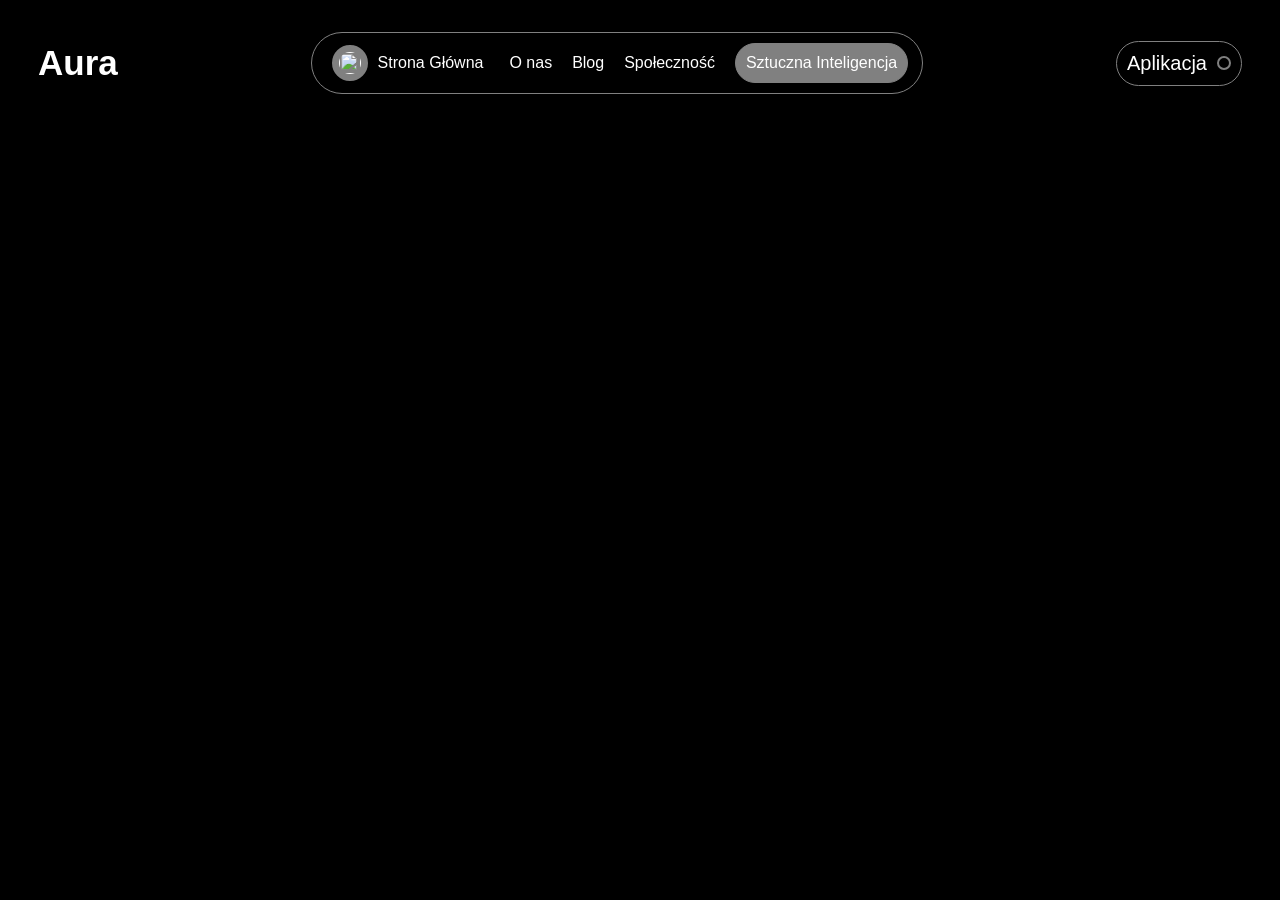
==== index.html @ a398eae1 "My second web This is my second website" ====
<!DOCTYPE html>
<html lang="pl">
<head>
    <meta charset="UTF-8">
    <meta name="viewport" content="width=device-width, initial-scale=1.0">
    <title>Aura Headphones</title>
    <link rel="stylesheet" href="style.css">
</head>
<body>
    <header>
        <div class="gorna-czesc">
            <p class="nazwa">Aura</p>
            <div class="navbar">
                <a class="przycisk" href=""> <img class="ikona-domek" src="assets/home_24dp_FFFFFF_FILL0_wght400_GRAD0_opsz24.png" alt="">  Strona Główna</a>
                <a class="przyciski" href="">O nas</a>
                <a class="przyciski" href="">Blog</a>
                <a class="przyciski" href="">Społeczność</a>
                <a class="przycisk-ai" href="">Sztuczna Inteligencja</a>
            </div>
            <a class="przycisk-aplikacji" href=""> Aplikacja <img class="ikonka-strzalka" src="assets/arrow_outward_24dp_FFFFFF_FILL0_wght400_GRAD0_opsz24.png" alt=""></a>
        </div>
    </header>
</body>
</html>
---- style.css ----
body {
    background-color: black;
}

a {
    text-decoration: none;
    color: white;
    font-family: 'Inter', sans-serif;
}

.ikona-domek {
    border: 2px solid gray;
    border-radius: 50%;
    background-color: gray;
    padding: 5px;
    width: 22px;
    height: 22px;
    transition: border 0.5s ease;
}

.navbar {
    display: flex;
    align-items: center;
    gap: 20px;
    justify-content: center;
    border: 1px solid gray;
    border-radius: 50px;
    width: 600px;
    height: 50px;
    padding: 5px;
    margin: 0 auto;
}

.przycisk {
    display: flex;
    align-items: center;
    justify-content: center;
    gap: 10px;
    border: 1px solid rgba(128, 128, 128, 0);
    padding: 5px;
    border-radius: 50px;
    transition: border 0.7s ease, background-color 0.5s ease;
}

.przycisk:hover {
    border: 1px solid gray;
    background-color: gray;
}

.przycisk:hover .ikona-domek {
    border: 2px solid white;
}

.przyciski {
    transition: transform 0.5s ease;
}

.przyciski:hover {
    transform: translateY(-3px);
}

.nazwa {
    color: white;
    font-family: 'Inter', sans-serif;
    font-weight: 600;
    font-size: 35px;
}

.gorna-czesc {
    display: flex;
    align-items: center;
    justify-content: space-evenly;
    padding-left: 30px;
    padding-right: 30px;
}

.przycisk-aplikacji {
    font-size: 20px;
    border: 1px solid gray;
    padding: 10px;
    display: flex;
    align-items: center;
    border-radius: 50px;
    gap: 10px;
    transition: background-color 0.5s ease;
}

.przycisk-aplikacji:hover {
    background-color: gray;
}

.przycisk-aplikacji:hover .ikonka-strzalka {
    border: 2px solid white;
}

.ikonka-strzalka {
    border: 2px solid gray;
    border-radius: 50%;
    padding: 5px;
    transition: border 0.5s ease;
}



.przycisk-ai {
    border: 1px solid gray;
    background-color: gray;
    padding: 10px;
    border-radius: 50px;
    transition: background-color 0.5s ease, border 0.5s ease;
}

.przycisk-ai:hover {
    background-color: rgb(104, 104, 104);
    border: 1px solid rgb(104, 104, 104);
}
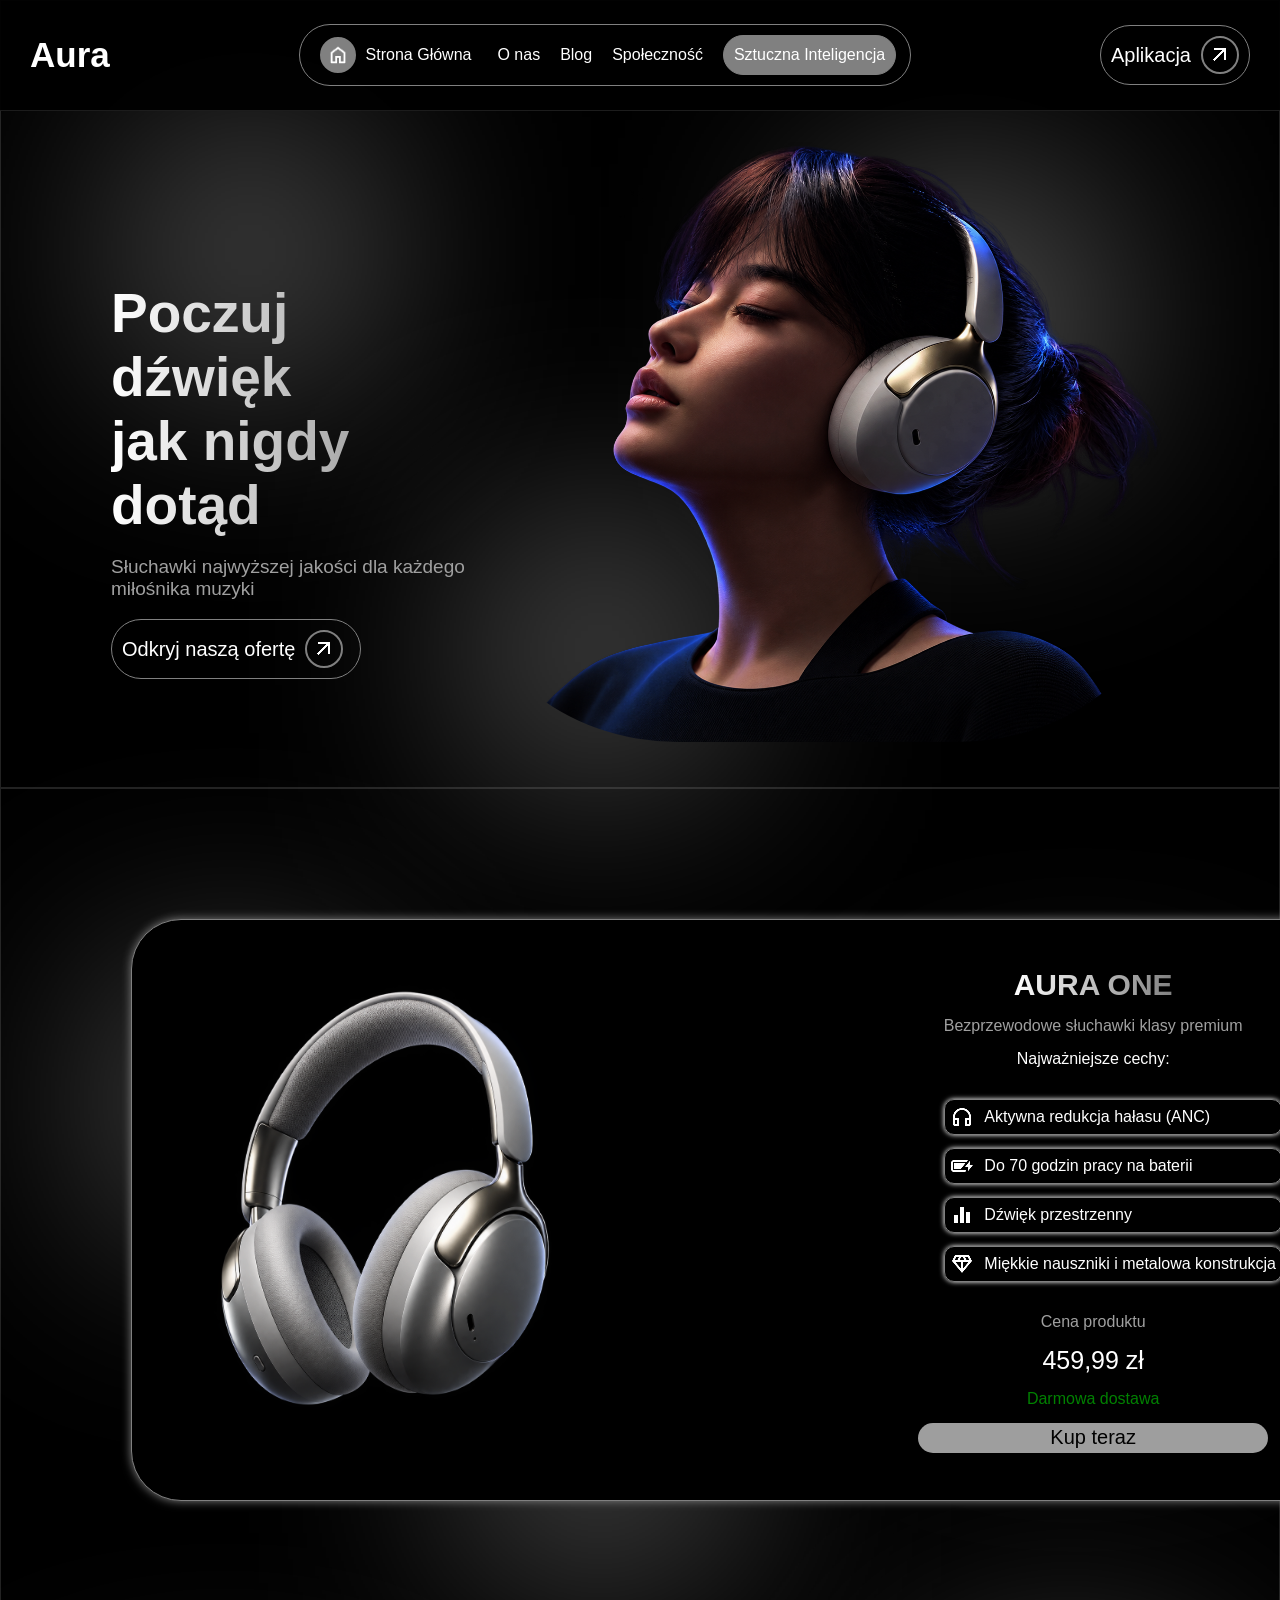
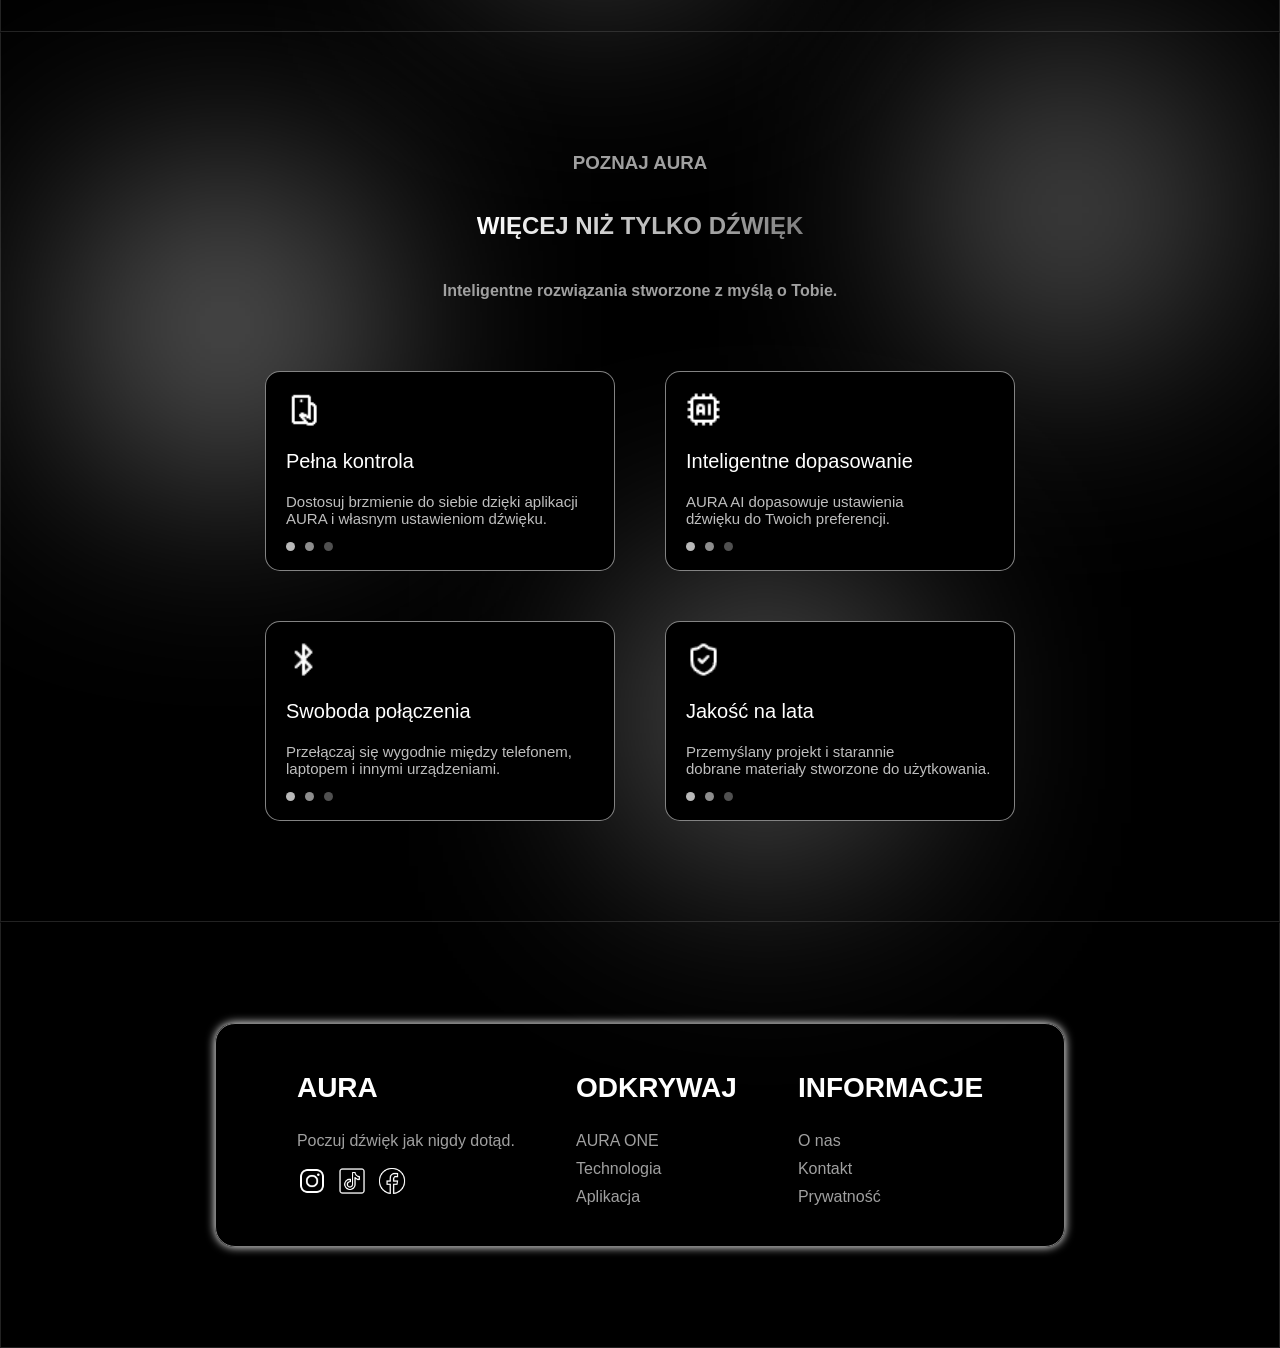
==== commit aa1d31f3: "My second web This it's my second web" ====
--- a/index.html
+++ b/index.html
@@ -7,18 +7,184 @@
     <link rel="stylesheet" href="style.css">
 </head>
 <body>
+    <div class="cien cien1"></div>
+    <div class="cien cien2"></div>
+    <div class="cien cien3"></div>
+    <section class="sekcja-glowna">
     <header>
         <div class="gorna-czesc">
             <p class="nazwa">Aura</p>
-            <div class="navbar">
-                <a class="przycisk" href=""> <img class="ikona-domek" src="assets/home_24dp_FFFFFF_FILL0_wght400_GRAD0_opsz24.png" alt="">  Strona Główna</a>
-                <a class="przyciski" href="">O nas</a>
+            <nav class="navbar">
+                <a class="przycisk" href="index.html"> <img class="ikona-domek" src="assets/home_24dp_FFFFFF_FILL0_wght400_GRAD0_opsz24.png" alt="">  Strona Główna</a>
+                <a class="przyciski" href="onas.html">O nas</a>
                 <a class="przyciski" href="">Blog</a>
                 <a class="przyciski" href="">Społeczność</a>
                 <a class="przycisk-ai" href="">Sztuczna Inteligencja</a>
-            </div>
+            </nav>
             <a class="przycisk-aplikacji" href=""> Aplikacja <img class="ikonka-strzalka" src="assets/arrow_outward_24dp_FFFFFF_FILL0_wght400_GRAD0_opsz24.png" alt=""></a>
         </div>
     </header>
+    <main>
+            <div class="strona-glowna">
+                <div class="opis-glowny">
+                    <p class="poczuj">
+                        Poczuj dźwięk <br> jak nigdy dotąd
+                    </p>
+                    <p class="jakosc">
+                        Słuchawki najwyższej jakości dla każdego <br> miłośnika muzyki
+                    </p>
+                    <div class="odkryj-oferte">
+                        <a href="" class="przycisk-aplikacji">
+                            Odkryj naszą ofertę <img class="ikonka-strzalka" src="assets/arrow_outward_24dp_FFFFFF_FILL0_wght400_GRAD0_opsz24.png" alt="">
+                        </a>
+                    </div>
+                </div>
+                <div>
+                    <img class="kobieta" src="assets/Kobieta w słuchawkach, neonowy profil.png" alt="">
+                </div>
+            </div>
+        </section>
+        <section class="sekcja-zakup">
+
+            <div class="cien cien4"></div>
+            <div class="cien cien5"></div>
+            <div class="cien cien6"></div>
+
+            <div class="zakup">
+                <img class="sluchawki" src="assets/Eleganckie bezprzewodowe słuchawki na czarnym tle.png" alt="">
+                <div class="opis-sluchawek">
+                    <p class="nazwa-sluchawek poczuj">AURA ONE</p>
+                    <p class="szary">Bezprzewodowe słuchawki klasy premium</p>
+
+                    <p>Najważniejsze cechy:</p>
+                    <ul class="lista">
+                        <li class="specyfikacja"> <img src="assets/headphones_24dp_FFFFFF_FILL0_wght400_GRAD0_opsz24.png" alt=""> Aktywna redukcja hałasu (ANC)</li>
+                        <li class="specyfikacja"> <img src="assets/battery_android_frame_bolt_24dp_FFFFFF_FILL0_wght400_GRAD0_opsz24.png" alt=""> Do 70 godzin pracy na baterii</li>
+                        <li class="specyfikacja"> <img src="assets/equalizer_24dp_FFFFFF_FILL0_wght400_GRAD0_opsz24.png" alt=""> Dźwięk przestrzenny</li>
+                        <li class="specyfikacja"> <img src="assets/diamond_24dp_FFFFFF_FILL0_wght400_GRAD0_opsz24.png" alt=""> Miękkie nauszniki i metalowa konstrukcja</li>
+                    </ul>
+                    <p class="szary">Cena produktu</p>
+                    <p class="cena">                       
+                        459,99 zł
+                    </p>
+                    <p class="dostawa">Darmowa dostawa</p>
+                    <button class="kup-teraz">Kup teraz</button>
+                </div>
+            </div>
+        </section>
+        <section class="sekcja-kafelki">
+
+                <div class="cien cien7"></div>
+                <div class="cien cien8"></div>
+                <div class="cien cien9"></div>
+
+                <div class="naglowek-sekcji-kafelki">
+                    <h3 class="szary">POZNAJ AURA</h3>
+                    <h1 class="wiecej-niz-dzwiek">WIĘCEJ NIŻ TYLKO DŹWIĘK</h1>
+                    <h4 class="szary">Inteligentne rozwiązania stworzone z myślą o Tobie.</h4>
+                </div>
+
+            <div class="kafelki">
+                <div class="kafelek">
+                    <img class="ikonka-kafelka" src="assets/mobile_hand_24dp_FFFFFF_FILL0_wght400_GRAD0_opsz24.png" alt="">
+                    <p class="naglowek-kafelka">Pełna kontrola</p>
+                    <p class="opis-kafelka">
+                        Dostosuj brzmienie do siebie dzięki aplikacji <br>
+                        AURA i własnym ustawieniom dźwięku.
+                    </p>
+                    <div class="kropki">
+                        <div class="kropka kropka-1"></div>
+                        <div class="kropka kropka-2"></div>
+                        <div class="kropka kropka-3"></div>
+                    </div>
+                </div>
+                <div class="kafelek">
+                    <img class="ikonka-kafelka" src="assets/cpu-ai (1).png" alt="">
+                    <p class="naglowek-kafelka">Inteligentne dopasowanie</p>
+                    <p class="opis-kafelka">
+                        AURA AI dopasowuje ustawienia <br>
+                        dźwięku do Twoich preferencji.
+                    </p>
+                    <div class="kropki">
+                        <div class="kropka kropka-1"></div>
+                        <div class="kropka kropka-2"></div>
+                        <div class="kropka kropka-3"></div>
+                    </div>
+                </div>
+                <div class="kafelek">
+                    <img class="ikonka-kafelka" src="assets/bluetooth.png" alt="">
+                    <p class="naglowek-kafelka">Swoboda połączenia</p>
+                    <p class="opis-kafelka">
+                        Przełączaj się wygodnie między telefonem, <br>
+                        laptopem i innymi urządzeniami.
+                    </p>
+                    <div class="kropki">
+                        <div class="kropka kropka-1"></div>
+                        <div class="kropka kropka-2"></div>
+                        <div class="kropka kropka-3"></div>
+                    </div>
+                </div>
+                <div class="kafelek">
+                    <img class="ikonka-kafelka" src="assets/shield-check.png" alt="">
+                    <p class="naglowek-kafelka">Jakość na lata</p>
+                    <p class="opis-kafelka">
+                        Przemyślany projekt i starannie <br>
+                        dobrane materiały stworzone do użytkowania.
+                    </p>
+                    <div class="kropki">
+                        <div class="kropka kropka-1"></div>
+                        <div class="kropka kropka-2"></div>
+                        <div class="kropka kropka-3"></div>
+                    </div>
+                    
+                </div>
+            </div>
+                
+        </section>
+        <footer>
+            <section class="sekcja-stopka">
+
+                <div class="stopka">
+
+                    <div>
+                        <p class="naglowek-stopki">AURA</p>
+                        <p class="szary">Poczuj dźwięk jak nigdy dotąd.</p>
+
+                        <div class="media">
+                            <a href="">
+                                <img class="ikona-media" src="assets/icons8-instagram-48.png" alt="">
+                            </a>
+                            <a href="">
+                                <img class="ikona-media" src="assets/icons8-tiktok-50 (1).png" alt="">
+                            </a>
+                            <a href="">
+                                <img class="ikona-media" src="assets/icons8-facebook-50.png" alt="">
+                            </a>
+                        </div>
+                    </div>
+                    
+                    <div>
+                        <p class="naglowek-stopki">ODKRYWAJ</p>
+
+                        <div class="przyciski-stopka">
+                            <a class="szary a-stopka" href="">AURA ONE</a>
+                            <a class="szary a-stopka" href="">Technologia</a>
+                            <a class="szary a-stopka" href="">Aplikacja</a>
+                        </div>                       
+                    </div>
+
+                    <div>
+                        <p class="naglowek-stopki">INFORMACJE</p>
+                        
+                        <div class="przyciski-stopka">
+                            <a class="szary a-stopka" href="">O nas</a>
+                            <a class="szary a-stopka" href="">Kontakt</a>
+                            <a class="szary a-stopka" href="">Prywatność</a>
+                        </div>
+                    </div>
+                </div>
+            </section>
+        </footer>
+    </main>
 </body>
 </html>
--- a/style.css
+++ b/style.css
@@ -1,5 +1,17 @@
 body {
     background-color: black;
+    margin: 0 auto;
+}
+
+header {
+    position: fixed;
+    top: 0;
+    z-index: 1000;
+    background-color: rgba(0, 0, 0, 0.938);
+    width: 100%;
+    left: 0;
+    height: auto;
+    border-bottom: 1px solid rgba(128, 128, 128, 0.219)
 }
 
 a {
@@ -100,8 +112,6 @@
     transition: border 0.5s ease;
 }
 
-
-
 .przycisk-ai {
     border: 1px solid gray;
     background-color: gray;
@@ -113,4 +123,548 @@
 .przycisk-ai:hover {
     background-color: rgb(104, 104, 104);
     border: 1px solid rgb(104, 104, 104);
+}
+
+.odkryj-oferte {
+    width: 250px;
+}
+
+.poczuj {
+    background: linear-gradient(90deg, white, gray);
+    background-clip: text;
+    -webkit-background-clip: text;
+    -webkit-text-fill-color: transparent;
+    font-size: 55px;
+    font-family: 'Inter', sans-serif;
+    font-weight: 600;
+    width: fit-content;
+    margin-top: 130px;
+    margin-bottom: auto;
+}
+
+.jakosc {
+    color: rgb(160, 160, 160);
+    font-family: 'Inter', sans-serif;
+    font-size: 19px;
+}
+
+.opis-glowny {
+    margin-left: 100px;
+    margin-right: auto;
+    margin-top: 140px;
+    margin-bottom: auto;
+    display: flex;
+    flex-direction: column;
+}
+
+.kobieta {
+    width: 700px;
+    height: 600px;
+    margin-top: 130px;
+    margin-bottom: auto;
+    margin-left: auto;
+    margin-right: 100px;
+    border: 1px solid rgba(0, 0, 0, 0);
+    border-radius: 30%;
+}
+
+.strona-glowna {
+    display: flex;
+    justify-content: space-between;
+    align-items: center;
+}
+
+.cien {
+    width: 200px;
+    height: 200px;
+    position: absolute;
+    background: white;
+    filter: blur(120px);
+    opacity: 0.5;
+    z-index: -1;
+}
+
+.cien1 {
+    width: 200px; 
+    height: 200px;
+    top: 550px;
+    left: 500px;
+}
+
+.cien2 {
+    width: 230px;
+    height: 230px;
+    top: 200px;
+    right: 200px;
+}
+
+.cien3 {
+    top: 150px;
+    left: 150px;
+}
+
+.sekcja-glowna {
+    border: 1px solid rgba(128, 128, 128, 0.267);
+    padding: 10px;
+    padding-bottom: 40px;
+    
+}
+
+.sekcja-zakup {
+    padding: 130px;
+    border: 1px solid rgba(128, 128, 128, 0.267);
+}
+
+.zakup {
+    border: 1px solid gray; 
+    border-radius: 50px;
+    width: 1200px;
+    height: auto;
+    margin: 0 auto;
+    color: white;
+    font-family: 'Inter', sans-serif;
+    display: flex;
+    justify-content: space-between;
+    align-items: center;
+    padding-top: 40px;
+    padding-bottom: 40px;
+    box-shadow: 0 0 10px gray;
+    background-color: black;
+}
+
+.sluchawki {
+    width: 500px;
+    height: 500px;
+}
+
+.opis-sluchawek {
+    margin-left: auto;
+    margin-right: 50px;
+    display: flex;
+    flex-direction: column;
+    align-items: center;
+    gap: 15px;
+}
+
+.opis-sluchawek p {
+    margin: 0;
+}
+
+.nazwa-sluchawek {
+    font-weight: 600;
+    font-size: 30px;
+}
+
+.kup-teraz {
+    width: 350px;
+    height: 30px;
+    font-size: 20px;
+    border-radius: 20px;
+    cursor: pointer;
+    background-color: rgb(158, 158, 158);
+    transition: box-shadow 0.5s ease, background-color 0.5s ease;
+    border: none;
+}
+
+
+.kup-teraz:hover {
+    box-shadow: 0 0 10px gray;
+    background-color: gray;
+}
+
+ul {
+    list-style: none;
+}
+
+.specyfikacja {
+    border: 1px solid gray;
+    padding: 5px;
+    border-radius: 10px;
+    display: flex;
+    align-items: center;
+    gap: 10px;
+    box-shadow: 0 0 5px white;
+    transition: box-shadow 0.5s ease;
+    cursor: pointer;
+}
+
+.specyfikacja:hover {
+    box-shadow: 0 0 10px white;
+}
+
+.lista {
+    display: flex;
+    flex-direction: column;
+    gap: 13px;
+}
+
+.dostawa {
+    color: green;
+}
+
+.szary {
+    color: rgb(160, 160, 160);
+}
+
+.cena {
+    font-size: 25px;
+}
+
+.cien4 {
+    top: 1350px;
+    width: 200px;
+    height: 200px;
+    left: 500px;
+}
+
+.cien5 {
+    top: 1100px;
+    right: 100px;
+}
+
+.cien6 {
+    top: 1000px;
+}
+
+.sekcja-kafelki {
+    border: 1px solid rgba(128, 128, 128, 0.267);
+    padding: 10px;
+    color: white;
+    font-family: 'Inter', sans-serif;
+    padding: 100px;
+    border-top: 1px solid transparent;
+}
+
+.kafelki {
+    display: grid;
+    grid-template-columns: repeat(2, 350px);
+    gap: 50px;
+    justify-content: center;
+    padding-top: 50px;
+}
+
+.naglowek-kafelka {
+    font-size: 20px;
+}
+
+.opis-kafelka {
+    color: rgb(190, 190, 190);
+}
+
+.kafelek {
+    border: 1px solid rgba(255, 255, 255, 0.514);
+    height: 200px;
+    width: 350px;
+    padding-left: 20px;
+    padding-top: 20px;
+    font-size: 15px;
+    border-radius: 15px;
+    cursor: pointer;
+    padding-bottom: 10px;
+    box-sizing: border-box;
+    overflow: hidden;
+    position: relative;
+    transition: box-shadow 0.5s ease;
+    background-color: black;
+}
+
+.kafelek::before {
+    content: "";
+    background: white;
+    top: 0;
+    left: 0;
+    width: 100%;
+    height: 9px;
+    position: absolute;
+    opacity: 0;
+    transition: opacity 0.5s ease;
+}
+
+.kafelek:hover::before {
+    opacity: 1;
+}
+
+.kafelek:hover {
+    box-shadow: 0 0 10px white;
+}
+
+.ikonka-kafelka {
+    width: 35px;
+    height: 35px;
+}
+
+.kropki {
+    display: flex;
+    gap: 10px;
+}
+
+.kropka {
+    border: 1px solid rgba(255, 255, 255, 0);
+    border-radius: 50%;
+    width: 7px;
+    height: 7px;
+}
+
+.kropka-1 {
+    background: rgb(185, 185, 185);
+}
+
+.kropka-2 {
+    background: rgb(141, 141, 141);
+}
+
+.kropka-3 {
+    background: rgb(80, 80, 80);
+}
+
+.naglowek-sekcji-kafelki {
+    display: flex;
+    flex-direction: column;
+    align-items: center;
+    justify-content: center;
+}
+
+.wiecej-niz-dzwiek {
+    background: linear-gradient(90deg, white, gray);
+    background-clip: text;
+    -webkit-background-clip: text;
+    -webkit-text-fill-color: transparent;
+}
+
+.cien7 {
+    top: 2200px;
+    right: 400px;
+    width: 230px;
+    height: 230px;
+}
+
+.cien8 {
+    top: 1700px;
+    right: 100px;
+    width: 220px;
+    height: 220px;
+}
+
+.cien9 {
+    left: 100px;
+    top: 1800px;
+    width: 250px;
+    height: 250px;
+}
+
+.sekcja-stopka {
+    border: 1px solid rgba(128, 128, 128, 0.267);
+    padding: 10px;
+    color: white;
+    font-family: 'Inter', sans-serif;
+    padding: 100px;
+    border-top: 1px solid transparent; 
+
+}
+
+.stopka {
+    border: 1px solid gray;
+    border-radius: 20px;
+    padding: 20px;
+    display: flex;
+    justify-content: space-evenly;
+    height: auto;
+    padding-bottom: 40px;
+    box-shadow: 0 0 10px white;
+    width: 75%;
+    margin: 0 auto;
+}
+
+.media {
+    display: flex;
+    gap: 10px;
+}
+
+.ikona-media {
+    width: 30px;
+    height: 30px;
+    transition: transform 0.5s ease;
+}
+
+.ikona-media:hover {
+    transform: scale(1.1);
+}
+
+.naglowek-stopki {
+    font-size: 28px;
+    font-weight: 700;
+}
+
+.przyciski-stopka {
+    display: flex;
+    flex-direction: column;
+    gap: 10px;
+}
+
+.a-stopka {
+    transition: color 0.5s ease;
+}
+
+.a-stopka:hover {
+    color: white;
+}
+
+main {
+    font-family: 'Inter', sans-serif;
+}
+
+.naglowek-onas {
+    font-size: 50px;
+    margin-bottom: auto;
+    font-weight: 700;
+    margin-top: 10px;
+}
+
+.emocje {
+    font-size: 40px;
+    font-weight: 700;
+    margin-top: 5px;
+    margin-bottom: auto;
+}
+
+.opis-onas {
+    color: white;
+    
+}
+
+.wierzymy-onas {
+    margin-top: 30px;
+    font-size: 18px;
+}
+
+.onas-onas {
+    font-weight: 700;
+    margin-bottom: auto;
+}
+
+.glowne-onas {
+    display: flex;
+    justify-content: space-between;
+    margin-top: 150px;
+    align-items: center;
+    padding: 20px;
+    padding-right: 60px;
+    padding-left: 60px;
+    margin-bottom: auto;
+}
+
+.historia {
+    border: 2px solid rgba(128, 128, 128, 0.267);
+    border-radius: 20px;
+    padding: 20px;
+    color: white;
+    display: flex;
+    justify-content: space-between;
+    padding-left: 80px;
+    box-shadow: 0 0 10px gray;
+    width: 90%;
+    margin: 0 auto;
+    height: auto;
+    margin-top: 60px;
+}
+
+
+.pasja-onas {
+    font-size: 35px;
+    font-weight: 700;
+    margin-top: 7px;
+    margin-bottom: auto;
+    
+}
+
+.nasza-historia {
+    margin-bottom: auto;
+}
+
+.narodzenie-aura {
+    margin-top: 20px;
+}
+
+.rok {
+    font-size: 22px;
+    color: rgb(211, 211, 211);
+    font-weight: 500;
+    margin-bottom: auto;
+}
+
+.pomysl {
+    font-size: 18px;
+    margin-bottom: auto;
+    margin-top: 10px;
+}
+
+.opis-pomyslu {
+    color: rgb(170, 170, 170);
+    margin-top: 10px;
+}
+
+.daty {
+    display: flex;
+    gap: 45px;
+    z-index: 2;
+    width: max-content;
+}
+
+.sluchawki-zdjecie {
+    width: 440px;
+    height: 430px;
+    display: block;
+    margin: 0;
+    transform: translateX(-40px);
+    z-index: 0;
+    filter: brightness(80%);
+    border-radius: 50%;
+    border: 1px solid gray;
+    box-shadow: 0 0 20px gray;
+}
+
+.wyroznia {
+    border: 2px solid rgba(128, 128, 128, 0.267);
+    border-radius: 20px;
+    padding: 20px;
+    color: white;
+    display: flex;
+    justify-content: space-between;
+    margin-bottom: auto;
+}
+
+.detal-onas {
+    color: gray;
+}
+
+.przyciski-wyroznione {
+    border: 2px solid gray;
+    border-radius: 20px;
+    padding: 10px;
+    display: flex;
+    box-shadow: 0 0 5px white;
+    margin-top: 35px;
+}
+
+.zdjecie-wyroznione {
+    width: 55px;
+    height: 50px;
+}
+
+.box-wyroznienia {
+    display: flex;
+    align-items: center;
+    gap: 20px;
+
+}
+
+.naglowek-wyroznien {
+    font-size: 20px;
+    font-weight: 700;
+    margin-bottom: auto;
+}
+
+.opis-wyroznien {
+    color: rgb(179, 179, 179);
+    margin-top: 10px;
 }
